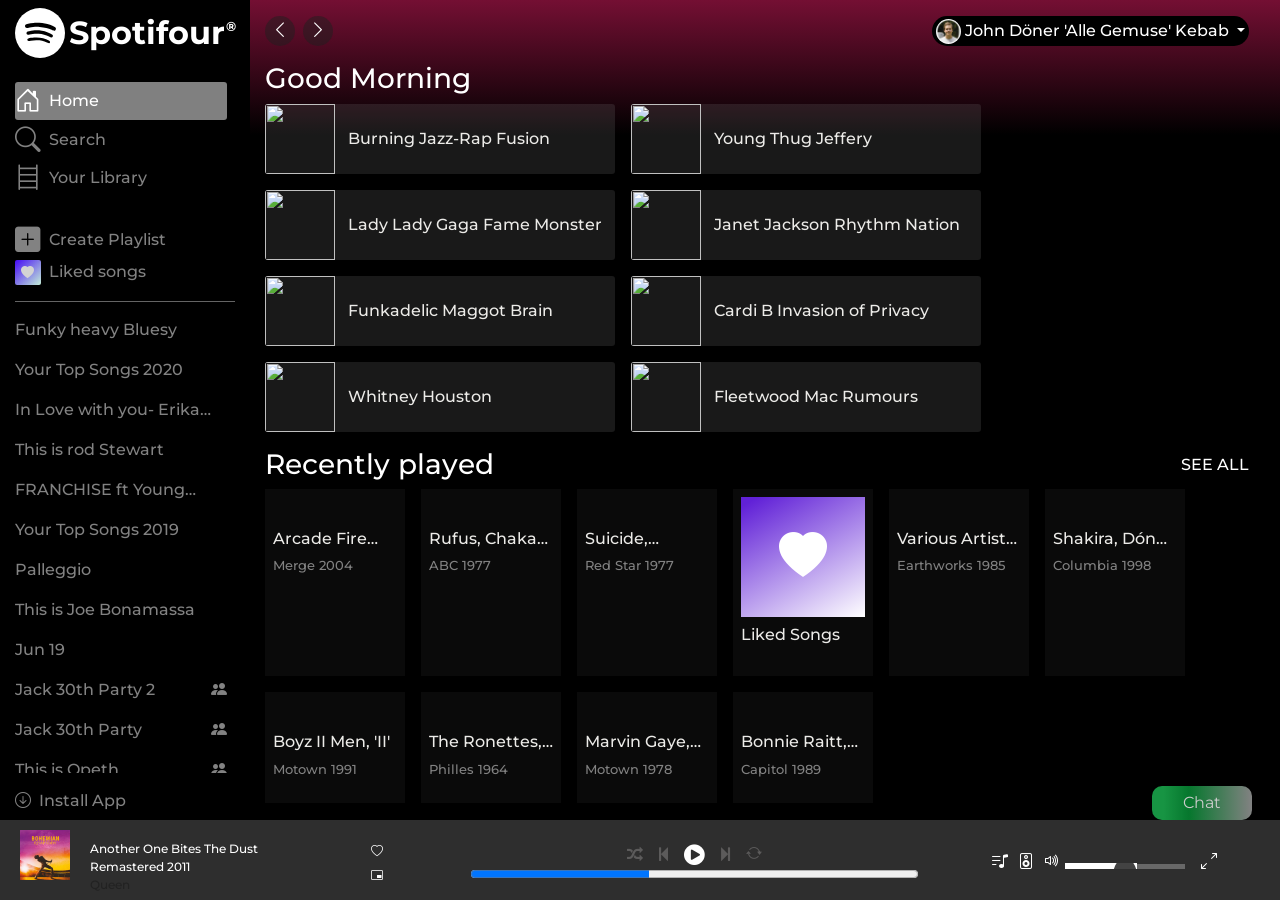
==== index.html @ 0420ec5b "Setup" ====
<!DOCTYPE html>
<html lang="en">
  <head>
    <!-- Required meta tags -->
    <meta charset="utf-8" />
    <meta
      name="viewport"
      content="width=device-width, initial-scale=1, shrink-to-fit=no"
    /> 

    <!-- Play bar icons --> 
    <link rel="stylesheet" href="https://stackpath.bootstrapcdn.com/font-awesome/4.7.0/css/font-awesome.min.css" crossorigin="anonymous"/> 
    <!-- Boostrap -->
    <link rel="stylesheet" href="https://cdn.jsdelivr.net/npm/bootstrap@4.6.0/dist/css/bootstrap.min.css" integrity="sha384-B0vP5xmATw1+K9KRQjQERJvTumQW0nPEzvF6L/Z6nronJ3oUOFUFpCjEUQouq2+l" crossorigin="anonymous">
    <!-- Bootstrap Icons -->
    <link rel="stylesheet" href="https://cdn.jsdelivr.net/npm/bootstrap-icons@1.5.0/font/bootstrap-icons.css">
    <!-- External Stylesheet -->
    <link rel="stylesheet" href="./style.css">
    <!-- Flavicon -->
    <link href="./assets/favicon.ico" rel="icon" type="image/x-icon" />
    <link rel="preconnect" href="https://fonts.googleapis.com">
    <link rel="preconnect" href="https://fonts.gstatic.com" crossorigin>
    <link href="https://fonts.googleapis.com/css2?family=Montserrat:wght@400;500;600;700;800&display=swap" rel="stylesheet">
    <title>Spotifour</title>
  </head>
  <body>
    
    


  <div class="container-fluid">
      <div class="row">
        <div class="col-3 pl-0">
        <!-- LEFT SIDE NAVIGATION -->
          
        <div class="container pr-0 left_navbar">
          <div class="row">
            <div class="col-12">
              <div class="d-flex align-items-center mt-2 mb-4 spotify_logo_section">
                <img src="./assets/small_white_logo.svg" class="mr-1 spotify_logo"  alt="" width="80">
                <p class="m-0">Spotifour<sup>®</sup></p>
              </div>
            <div class="col-12 p-0">
              <div class="d-flex flex-column navbar_main_section"> 
                <div class="d-flex align-items-center sidebar_home active mr-2">
                  <i class="bi bi-house-door left_nav_icons mr-2"></i>
                  <p class="m-0">Home</p>
                </div>
                <div class="d-flex align-items-center sidebar_search">
                  <i class="bi bi-search left_nav_icons mr-2"></i>
                  <p class="m-0">Search</p>
                </div>
                <div class="d-flex align-items-center sidebar_library">
                  <i class="bi bi-bookshelf left_nav_icons mr-2"></i>
                  <p class="m-0">Your Library</p>
                </div>
                <div class="d-flex align-items-center mt-4 sidebar_create_playlist">
                  <div class="playlist_icon" ><i class="bi bi-plus-square-fill left_nav_icons mr-2"></i></div>
                  <p class="m-0">Create Playlist</p>
                </div>
                <div class="d-flex align-items-center sidebar_liked_songs">
                  <div class="liked_song_icon mr-2"><i class="bi bi-heart-fill left_nav_icons"></i></div>
                  <p class="ml-0 mb-0">Liked songs</p>
                </div>
              </div>
            </div>
            <div class="col-12 p-0 user_playlist mt-3">
              <div class="d-flex flex-column playlist_border_top pt-3 pr-2">
                <div class="d-flex"><p class="text_clamp_1">Funky heavy Bluesy</p></div>
                <div class="d-flex"><p class="text_clamp_1">Your Top Songs 2020</p></div>
                <div class="d-flex"><p class="text_clamp_1">In Love with you- Erika Badoo</p></div>
                <div class="d-flex"><p class="text_clamp_1">This is rod Stewart</p></div>
                <div class="d-flex"><p class="text_clamp_1">FRANCHISE ft Young Thug</p></div>
                <div class="d-flex"><p class="text_clamp_1">Your Top Songs 2019</p></div>
                <div class="d-flex"><p class="text_clamp_1">Palleggio</p></div>
                <div class="d-flex"><p class="text_clamp_1">This is Joe Bonamassa</p></div>
                <div class="d-flex"><p class="text_clamp_1">Jun 19</p></div>
                <div class="d-flex justify-content-between"><p class="text_clamp_1">Jack 30th Party 2</p><i class="bi bi-people-fill"></i></div>
                <div class="d-flex justify-content-between"><p class="text_clamp_1">Jack 30th Party</p><i class="bi bi-people-fill"></i></div>
                <div class="d-flex justify-content-between"><p class="text_clamp_1">This is Opeth</p><i class="bi bi-people-fill"></i></div>
                <div class="d-flex justify-content-between"><p class="text_clamp_1">Metal Ballads</p><i class="bi bi-people-fill"></i></div>
                <div class="d-flex justify-content-between"><p class="text_clamp_1">New Playliist</p><i class="bi bi-people-fill"></i></div>
                <div class="d-flex"><p class="text_clamp_1">Your Top Songs 2018</p></div>
                <div class="d-flex"><p class="text_clamp_1">Jazz Classics Blue Note Edition</p></div>
                <div class="d-flex"><p class="text_clamp_1">Your Top Songs 2018</p></div>
                <div class="d-flex"><p class="text_clamp_1">Jazz Classics Blue Note Edition</p></div>
                <div class="d-flex"><p class="text_clamp_1">Your Top Songs 2018</p></div>
                <div class="d-flex"><p class="text_clamp_1">Jazz Classics Blue Note Edition</p></div>
                <div class="d-flex"><p class="text_clamp_1">Your Top Songs 2018</p></div>
                <div class="d-flex"><p class="text_clamp_1">Jazz Classics Blue Note Edition</p></div>
                <div class="d-flex"><p class="text_clamp_1">Your Top Songs 2018</p></div>
                <div class="d-flex"><p class="text_clamp_1">Jazz Classics Blue Note Edition</p></div>
                <div class="d-flex"><p class="text_clamp_1">Your Top Songs 2018</p></div>
                <div class="d-flex"><p class="text_clamp_1">Jazz Classics Blue Note Edition</p></div>
              </div>
            </div>
            <div class="d-flex p download_app_section mt-3 mb-2">
              <i class="bi bi-arrow-down-circle mr-2 "></i>
              <p class="m-0">Install App</p>
            </div>
            </div>
          </div>
        </div>
      </div>
      <!-- LEFT SIDE NAVIGATION END -->

      <!-- MAIN SECTION AREA -->

      <div class="col">
      
          <div class="row pr-3">
                <!-- TOP NAVBAR -->
                <div class="col-12 sticky-top">
                  <div class="d-flex justify-content-between mt-3">
                    <div class="d-flex">
                      <div class="nav-arrow-bg mr-2">
                        <i class="bi arrow_icon bi-chevron-left"></i>
                      </div>
                      <div class="nav-arrow-bg">
                        <i class="bi arrow_icon bi-chevron-right"></i>
                      </div>
                    </div>
    
                    <div class="d-flex align-items-center avatar-pill rounded-pill">
                      <div class="pl-1 mr-1">
                        <img src="./assets/small_profile_picture.jpg" class="profile_picture" width="25" height="25" alt="">
                      </div>
                      <div class="dropdown-toggle pr-1" type="button" id="dropdownMenuButton" data-toggle="dropdown" aria-haspopup="true" aria-expanded="false">
                          John Döner 'Alle Gemuse' Kebab
                            <div class="dropdown-menu" aria-labelledby="dropdownMenuButton">
                              <a class="dropdown-item" onclick=location.href="./album_page.html" >Album Page</a>
                              <a class="dropdown-item" onclick=location.href="./artist_page.html">Artist Page</a>
                              <a class="dropdown-item" onclick=location.href="./loginpage/index.html" >Log-in</a>
                              <a class="dropdown-item" onclick=location.href="./404-custom.html">404</a>
                            </div>
                        </div>
                    </div>
                  </div>
                </div>
                <!-- END OF TOP NAVBAR -->
                <!-- GOOD MORNING SECTION -->
                <div class="col-12 mt-3">
                  <div>
                    <h3>Good Morning</h3>
                  </div>
                  <div class="d-inline-flex good_morning_container">
                      <div class="d-flex align-items-center good_morning_section">
                        <img src="https://cdn.crello.com/downloads/cdec5ddb-316f-478a-a700-dac9de3c0382_450.jpeg" width="70" height="70" alt="">
                        <p class="text_clamp_1 my-0">Burning Jazz-Rap Fusion</p>
                      </div>
                      <div class="d-flex align-items-center good_morning_section">
                        <img src="https://static.billboard.com/files/media/Young-Thug-Jeffery-2016-billboard-1240-compressed.jpg" width="70" height="70" alt="">
                        <p class="text_clamp_1 my-0">Young Thug Jeffery</p>
                      </div>
                      <div class="d-flex align-items-center good_morning_section">
                        <img src="https://static.billboard.com/files/media/Lady-Gaga-Fame-Monster-album-covers-billboard-1000x1000-compressed.jpg" width="70" height="70" alt="">
                        <p class="text_clamp_1 my-0">Lady Lady Gaga Fame Monster</p>
                      </div>
                      <div class="d-flex align-items-center good_morning_section">
                        <img src="https://static.billboard.com/files/media/Janet-Jackson-Rhythm-Nation-1814-album-covers-billboard-1000x1000-compressed.jpg" width="70" height="70" alt="">
                        <p class="text_clamp_1 my-0">Janet Jackson Rhythm Nation</p>
                      </div>
                      <div class="d-flex align-items-center good_morning_section">
                        <img src="https://static.billboard.com/files/media/Funkadelic-Maggot-Brain-album-covers-billboard-1000x1000-compressed.jpg" width="70" height="70" alt="">
                        <p class="text_clamp_1 my-0">Funkadelic Maggot Brain</p>
                      </div>
                      <div class="d-flex align-items-center good_morning_section">
                        <img src="https://static.billboard.com/files/media/cardi-b-invasion-of-privacy-album-art-2018-billboard-embed-compressed.jpg" width="70" height="70" alt="">
                        <p class="text_clamp_1 my-0">Cardi B Invasion of Privacy</p>
                      </div>
                      <div class="d-flex align-items-center good_morning_section">
                        <img src="https://static.billboard.com/files/media/Whitney-Houston-Whitney-Houston-album-covers-billboard-1000x1000-compressed.jpg" width="70" height="70" alt="">
                        <p class="text_clamp_1 my-0">Whitney Houston</p>
                      </div>
                      <div class="d-flex align-items-center good_morning_section">
                        <img src="https://static.billboard.com/files/media/Fleetwood-Mac-Rumours-album-covers-billboard-1000x1000-compressed.jpg" width="70" height="70" alt="">
                        <p class="text_clamp_1 my-0">Fleetwood Mac Rumours</p>
                      </div>
                  </div>
                  </div>
                  <!-- END OF GOOD MORNING SECTION -->
    
                  <!-- RECENTLY PLAYED SECTION -->
                  <div class="col-12">
                    <!-- Recently played-->
                  <div class="d-flex justify-content-between align-items-center mt-3">
                    <h3>Recently played</h3>
                    <h6>SEE ALL</h6>
                  </div>
                  <div class="w-100 recently-played-container">
    
                    <!-- One card-->
                    <div class="spotify-card d-flex flex-column" >
                      <div class="p-2">
                        <div>
                          <img src="https://www.rollingstone.com/wp-content/uploads/2020/09/R1344-500-Arcade-Fire-Funeral.jpg?w=1000" alt="">
                        </div>
                        <div class="mt-2">
                          <h6 class="text_clamp_1">Arcade Fire funeral</h6>
                          <p class="text_clamp_2">Merge 2004</p>
                        </div>
                      </div>
                    </div>
                    <!-- One card end-->
                    <!-- One card-->
                    <div class="spotify-card d-flex flex-column" >
                      <div class="p-2">
                        <div>
                          <img src="https://www.rollingstone.com/wp-content/uploads/2020/09/R1344-499-Ask-Rufus-Rufus-Chaka-Khan.jpg?w=800" alt="">
                        </div>
                        <div class="mt-2">
                          <h6 class="text_clamp_1">Rufus, Chaka Khan</h6>
                          <p class="text_clamp_2">ABC 1977</p>
                        </div>
                      </div>
                    </div>
                    <!-- One card end-->
                    <!-- One card-->
                    <div class="spotify-card d-flex flex-column" >
                      <div class="p-2">
                        <div>
                          <img src="https://www.rollingstone.com/wp-content/uploads/2020/09/R1344-498-Suicide-Suicide.jpg?w=800" alt="">
                        </div>
                        <div class="mt-2">
                          <h6 class="text_clamp_1">Suicide, Suicide</h6>
                          <p class="text_clamp_2">Red Star 1977</p>
                        </div>
                      </div>
                    </div>
                    <!-- One card end -->
                    <!-- One card-->
                    <div class="spotify-card d-flex flex-column" >
                      <div class="p-2">
                        <div class="d-flex justify-content-center align-items-center liked-songs">
                          <i class="bi bi-heart-fill"></i>
                        </div>
                        <div class="mt-2">
                          <h6 class="text_clamp_1">Liked Songs</h6>
                          <p class="text_clamp_2"></p>
                        </div>
                      </div>
                    </div>
                    <!-- One card end -->
                    <!-- One card-->
                    <div class="spotify-card d-flex flex-column" >
                      <div class="p-2">
                        <div>
                          <img src="https://www.rollingstone.com/wp-content/uploads/2020/09/R1344-497-Indestructible-Beat-of-Soweto.jpg?w=800" alt="">
                        </div>
                        <div class="mt-2">
                          <h6 class="text_clamp_1">Various Artists, The Indestructible Beat of Soweto</h6>
                          <p class="text_clamp_2">Earthworks 1985</p>
                        </div>
                      </div>
                    </div>
                    <!-- One card end -->
                    <!-- One card-->
                    <div class="spotify-card d-flex flex-column" >
                      <div class="p-2">
                        <div>
                          <img src="https://www.rollingstone.com/wp-content/uploads/2020/09/R1344-496-Shakira-Donde-Estan-los-Ladrones.jpg?w=800" alt="">
                        </div>
                        <div class="mt-2">
                          <h6 class="text_clamp_1">Shakira, Dónde Están los Ladrones</h6>
                          <p class="text_clamp_2">Columbia 1998</p>
                        </div>
                      </div>
                    </div>
                    <!-- One card end -->
                    <!-- One card-->
                    <div class="spotify-card d-flex flex-column" >
                      <div class="p-2">
                        <div>
                          <img src="https://www.rollingstone.com/wp-content/uploads/2020/09/R1344-495-Boyz-II-Men-II.jpg?w=800" alt="">
                        </div>
                        <div class="mt-2">
                          <h6 class="text_clamp_1">Boyz II Men, 'II'</h6>
                          <p class="text_clamp_2">Motown 1991</p>
                        </div>
                      </div>
                    </div>
                    <!-- One card end -->
                    <!-- One card-->
                    <div class="spotify-card d-flex flex-column" >
                      <div class="p-2">
                        <div>
                          <img src="https://www.rollingstone.com/wp-content/uploads/2020/09/R1344-494-THE-RONETTEs-Presenting-the-Fabulous-Ronettes.jpg?w=800" alt="">
                        </div>
                        <div class="mt-2">
                          <h6 class="text_clamp_1">The Ronettes, Presenting the Fabulous Ronettes</h6>
                          <p class="text_clamp_2">Philles 1964</p>
                        </div>
                      </div>
                    </div>
                    <!-- One card end -->
                    <!-- One card-->
                    <div class="spotify-card d-flex flex-column" >
                      <div class="p-2">
                        <div>
                          <img src="https://www.rollingstone.com/wp-content/uploads/2020/09/R1344-493-Marvin-Gaye-Here-My-Dear.jpg?w=800" alt="">
                        </div>
                        <div class="mt-2">
                          <h6 class="text_clamp_1">Marvin Gaye, Here, My Dear</h6>
                          <p class="text_clamp_2">Motown 1978</p>
                        </div>
                      </div>
                    </div>
                    <!-- One card end -->
                    <!-- One card-->
                    <div class="spotify-card d-flex flex-column" >
                      <div class="p-2">
                        <div>
                          <img src="https://www.rollingstone.com/wp-content/uploads/2020/09/R1344-492-Bonnie-Raitt-Nick-of-Time.jpg?w=800" alt="">
                        </div>
                        <div class="mt-2">
                          <h6 class="text_clamp_1">Bonnie Raitt, Nick of Time</h6>
                          <p class="text_clamp_2">Capitol 1989</p>
                        </div>
                      </div>
                    </div>
                    <!-- One card end -->
    
                  </div>
    
                  <!-- SHOWS TO TRY SECTION-->
                  <div class="d-flex justify-content-between align-items-center mt-3">
                    <div>
                      <h3 class="my-0">Shows to try</h3>
                      <p class="my-0">Podcasts we think you'll get hooked on.</p>
                    </div>
                    <h6>SEE ALL</h6>
                  </div>
                  <div class="w-100 mt-3 shows-to-try-container">
                    <!-- One card-->
                    <div class="spotify-card d-flex flex-column" >
                      <div class="p-2">
                        <div>
                          <img src="https://megaphone.imgix.net/podcasts/86fe6492-bb2a-11e7-873d-cf56b25e8a62/image/3000x3000_PodcastArt_SlowBurnS5.jpg?w=175&h=175" alt="" class="podcast-img">
                        </div>
                        <div class="mt-2">
                          <h6 class="text_clamp_1">Slow Burn: The Road to the Iraq War</h6>
                          <p class="text_clamp_2">Eighteen months after 9/11, the United States invaded a country that had nothing to do with the attacks. Who’s to blame? And was there any way to stop it?</p>
                        </div>
                      </div>
                    </div>
                    <!-- One card end-->
                    <!-- One card-->
                    <div class="spotify-card d-flex flex-column" >
                      <div class="p-2">
                        <div>
                          <img src="https://pyxis.nymag.com/v1/imgs/06d/e76/2e868b2a54a68f24683ae3da22b13749b9-5-bodega-boys.rsquare.w570.jpg" alt="" class="podcast-img">
                        </div>
                        <div class="mt-2">
                          <h6 class="text_clamp_1">A card game of time travel will keep the fluxx out of bedtime as we unbox you off to sleep.</h6>
                          <p class="text_clamp_2">Chrononauts from Looney Labs</p>
                        </div>
                      </div>
                    </div>
                    <!-- One card end-->
                    <!-- One card-->
                    <div class="spotify-card d-flex flex-column" >
                      <div class="p-2">
                        <div>
                          <img src="https://media.wnyc.org/i/200/200/l/85/1/2DQ_1400X1400_NoWNYCSTUDIOS_2.png" alt="" class="podcast-img">
                        </div>
                        <div class="mt-2">
                          <h6 class="text_clamp_1">2 Dope Queens</h6>
                          <p class="text_clamp_2">Phoebe Robinson and Jessica Williams host a live comedy show in Brooklyn.</p>
                        </div>
                      </div>
                    </div>
                    <!-- One card end -->
                    <!-- One card-->
                    <div class="spotify-card d-flex flex-column" >
                      <div class="p-2">
                        <div>
                          <img src="https://images.theabcdn.com/i/24025650/300x300/c" alt="" class="podcast-img">
                        </div>
                        <div class="mt-2">
                          <h6 class="text_clamp_1">No Such Thing As A Fish</h6>
                          <p class="text_clamp_2">Award-winning podcast from the QI offices in which the writers of the hit BBC show discuss the best things they've found out this week. </p>
                        </div>
                      </div>
                    </div>
                    <!-- One card end -->
                    <!-- One card-->
                    <div class="spotify-card d-flex flex-column" >
                      <div class="p-2">
                        <div>
                          <img src="https://foreverdogpodcasts.com/wp-content/uploads/2019/07/lc-1-1-1024x1024.jpg" alt="" class="podcast-img">
                        </div>
                        <div class="mt-2">
                          <h6 class="text_clamp_1">LAS CULTURISTAS</h6>
                          <p class="text_clamp_2">Join your culture consultants Matt Rogers and Bowen Yang on an unforgettable journey into the beating heart of CULTURE.</p>
                        </div>
                      </div>
                    </div>
                    <!-- One card end -->
                    <!-- One card-->
                    <div class="spotify-card d-flex flex-column" >
                      <div class="p-2">
                        <div>
                          <img src="https://podlink.imgix.net/c18d159fe2ca49b100f30ca74985bc8d/poster.jpeg?width=448&auto=format" alt="" class="podcast-img">
                        </div>
                        <div class="mt-2">
                          <h6 class="text_clamp_1">CoinTalk</h6>
                          <p class="text_clamp_2">The official podcast of Bitcoin crashes. Hosted by Aaron Lammer & Jay Caspian Kang.</p>
                        </div>
                      </div>
                    </div>
                    <!-- One card end -->
                    <!-- One card-->
                    <div class="spotify-card d-flex flex-column" >
                      <div class="p-2">
                        <div>
                          <img src="https://www.earwolf.com/wp-content/uploads/2016/02/EAR_COVER_DWITGAOATP_1600x1600_Final-300x300.jpg" alt="" class="podcast-img">
                        </div>
                        <div class="mt-2">
                          <h6 class="text_clamp_1">Denzel Washington Is The Greatest Actor Of All Time Period</h6>
                          <p class="text_clamp_2">Comedians W. Kamau Bell & Kevin Avery are absolutely certain of one thing: Denzel Washington is the greatest actor of all time. </p>
                        </div>
                      </div>
                    </div>
                    <!-- One card end -->
                    <!-- One card-->
                    <div class="spotify-card d-flex flex-column" >
                      <div class="p-2">
                        <div>
                          <img src="https://www.earwolf.com/wp-content/uploads/2013/09/EARWOLF_COVER_HollywoodHandbook_3000x3000_10thAnni_Final-300x300.jpg" alt="" class="podcast-img">
                        </div>
                        <div class="mt-2">
                          <h6 class="text_clamp_1">Hollywood Handbook</h6>
                          <p class="text_clamp_2">Hollywood Handbook is an insider’s guide to achieving your showbiz dreams from two A-List it-boys who are living theirs. </p>
                        </div>
                      </div>
                    </div>
                    <!-- One card end -->
                    <!-- One card-->
                    <div class="spotify-card d-flex flex-column" >
                      <div class="p-2">
                        <div>
                          <img src="https://pyxis.nymag.com/v1/imgs/58f/3a3/984417cdb5bbcfd69a93a408dd220454f9-9-anna-faris.rsquare.w570.jpg" alt="" class="podcast-img">
                        </div>
                        <div class="mt-2">
                          <h6 class="text_clamp_1">MISSION TO ZYXX</h6>
                          <p class="text_clamp_2">An improvised science fiction podcast following a team of ambassadors as they attempt to establish diplomatic relations with planets in the remote and chaotic</p>
                        </div>
                      </div>
                    </div>
                    <!-- One card end -->
                    <!-- One card-->
                    <div class="spotify-card d-flex flex-column" >
                      <div class="p-2">
                        <div>
                          <img src="https://pyxis.nymag.com/v1/imgs/b61/c48/16eb7447a013ddac3410e82220cc5bbfdd-11-nancy.rsquare.w570.jpg" alt="" class="podcast-img">
                        </div>
                        <div class="mt-2">
                          <h6 class="text_clamp_1">Nancy</h6>
                          <p class="text_clamp_2">On this WNYC-produced podcast, best friends Kathy Tu and Tobin</p>
                        </div>
                      </div>
                    </div>
                    <!-- One card end -->
                </div>
                <!-- SHOWS TO TRY SECTION END-->
                </div>
          </div>
        </div>
      <!-- MAIN SECTION END -->
      </div>
    </div>

      <div class="container-fluid play-bar d-inline-block p-0">
          <div class="row d-flex align-items-center">

            <div class="col-4 d-flex mt-0">
              <img src="./assets/queen.jpeg" width="50px" height="50px" />
              <div class="d-flex align-items-center mt-0">
              <div class="d-flex flex-column song_info">
                <span>Another One Bites The Dust Remastered 2011</span>
                <span class="band_name">Queen</span>
              </div>
              <div class="ml-5">
              <i class="bi bi-heart"></i>
              <i class="bi bi-pip"></i>
            </div>
          </div>
          </div>
            <div class="col-5 align-items-center song-bar">
              <div class="row justify-content-center align-items-center song_bar_icons">
                <!---Icons-->
                <i
                  class="fa fa-random px-2"
                  style="padding-left: 15px; padding-right: 15px"
                ></i>
                <i
                  class="fa fa-step-backward px-2 "
                  style="padding-left: 15px; padding-right: 15px"
                ></i>
                <i
                  class="fa fa-play-circle px-2 play_button"
                  style="padding-left: 15px; padding-right: 15px"
                ></i>
                <i
                  class="fa fa-step-forward px-2 "
                  style="padding-left: 15px; padding-right: 15px"
                ></i>
                <i class="bi bi-arrow-repeat px-2"></i>
              </div>
              <div class="row justify-content-center">
                <!---Song time-->
                <progress
                  max="5"
                  value="2"
                  style="width: 82%;"
                ></progress>
              </div>
            </div>

            <div class="col-3 d-inline-block">
              <div class="row align-items-center justify-content-end">
            <!---    
                <i class="bi bi-volume-down"></i>
            
                <i class="bi bi-volume-mute"></i> --->
               
       
              <i class="bi bi-music-note-list"></i>         
              <i class="bi bi-speaker"></i> 
              <i class="bi bi-volume-up"></i>
                  <!---volume slider-->
                  <div class="form-group d-inline-block">
                    <label for="formControlRange"> </label>

                    <input
                      type="range"
                      class="form-control-range"
                      id="formControlRange"
                    />
                  </div>
                <i class="bi bi-list-starts px-2"></i>
                <i class="bi bi-arrows-angle-expand"> </i>
              </div>
            </div>
          </div>
        </div>

        <button class="open-button" onclick="openForm()"><span>Chat</span></button>

        <div class="chat-popup" id="myForm">
          <form action="/action_page.php" class="form-container">
            <div class="container chat-head">
                <p>Live-Message</p>
            </div>


          <!---messages start-->
        <div class="container chat-history">
          <div class="chat-log-contain ">
      
          <div class="row  odds">
            <div class="col-19 align-items-center indent-left-1"><p>Hey how's the build week going?</p>
              <span class="time-right">11:00</span></div>
                <div class="col-2 d-flex align-items-center pr-0"><img src="assets/one-punch-man-ok.jpeg" width="40px" height="40px" style="border-radius:50%" > </div>
          </div>
          
          <div class="row evens">
            <div class="col-2 d-flex align-items-center px-0"><img src="assets/Bogdan.png" width="40px" style="border-radius:50%" > </div>
           <div class="col-10"><p>Hey! not too bad!</p>
            <span class="time-left">11:01</span></div>

          </div>
          
          <div class="row odds">

           <div class="col-10"><p>That's good , so are you nearly done?</p>
          <span class="time-right">11:01</span></div>
            <div class="col-2 d-flex align-items-center px-0"><img src="assets/one-punch-man-ok.jpeg" width="40px" height="40px" style="border-radius:50%" > </div>
          </div>
          
          <div class="row justify-content-center align-items-center evens">
            <div class="col-2 d-flex align-items-center px-0"><img src="assets/Bogdan.png" width="40px" style="border-radius:50%" > </div>
           <div class="col-10"><p>hah! not even close lol</p>
            <span class="time-left">11:05</span></div>
           
          </div>
        </div>
      </div>






          <!---messages end-->

            <textarea placeholder="Type here.." name="msg" id="textMessageBox" required></textarea>
            <div class="d-flex">
            <button id="send-message" type="button" class="btn" onclick="sendMessage()"><i class="bi bi-arrow-right-square"></i></button>
            
            </div> 
            <button type="button" class="btn cancel" onclick="closeForm()"><i class="bi bi-x-square"></i></button>
        </form>
        </div>

                  <!---chat box functions-->
                  <script>
                  function openForm() {
                    document.getElementById("myForm").style.display = "block";
                  }
          
                  function closeForm() {
                    document.getElementById("myForm").style.display = "none";
                  }
          
                  function sendMessage() {
                
          
                  let newDivRow = document.createElement("div");
                  newDivRow.classList.add("row");
                  newDivRow.classList.add("odds");
          
                  let newMessageArea = document.createElement("div");
          
          
                  newMessageArea.classList.add("col-10");
                  let messageText = document.createElement("p");
                  let messageTime = document.createElement("span");
                  messageTime.classList.add("time-right")
          
          
                  let newAvatar = document.createElement("div");
                  newAvatar.classList.add("col-2");
                  newAvatar.classList.add("align-items-center");
                  newAvatar.classList.add("d-flex");
                  newAvatar.classList.add("px-0");
          
                  let newImageNode = document.createElement("img");
          
                  newImageNode.setAttribute("src", "assets/one-punch-man-ok.jpeg");
                  newImageNode.setAttribute("width", "40");
                  newImageNode.setAttribute("height","40");
                  newImageNode.setAttribute("style","border-radius:50%")
                  let currentMessage = document.getElementById("textMessageBox").value;
                  messageText.innerHTML = currentMessage;
                  messageTime.innerHTML = "now";
                  newMessageArea.appendChild(messageText);
                  newMessageArea.appendChild(messageTime);
                  newDivRow.appendChild(newMessageArea);
                  newAvatar.appendChild(newImageNode);
                  newDivRow.appendChild(newAvatar);
                  document.querySelector("div.container .chat-log-contain").appendChild(newDivRow)
                  document.getElementById("textMessageBox").value = ""
                          }
                  </script>
                    <!---chat box functions-->
    








    <!-- Option 1: jQuery and Bootstrap Bundle (includes Popper) -->
    <script
      src="https://code.jquery.com/jquery-3.5.1.slim.min.js"
      integrity="sha384-DfXdz2htPH0lsSSs5nCTpuj/zy4C+OGpamoFVy38MVBnE+IbbVYUew+OrCXaRkfj"
      crossorigin="anonymous"
    ></script>
    <script
      src="https://cdn.jsdelivr.net/npm/bootstrap@4.6.0/dist/js/bootstrap.bundle.min.js"
      integrity="sha384-Piv4xVNRyMGpqkS2by6br4gNJ7DXjqk09RmUpJ8jgGtD7zP9yug3goQfGII0yAns"
      crossorigin="anonymous"
    ></script>
  </body>
</html>
---- style.css ----
/* BODY AND MAIN SECTION RELATED PRESETS */
/* EG. GRADIENT OR BACKGROUND IMAGE */
body {
  height: 100vh;
  background: rgb(0,0,0);
  overflow:hidden;
  font-family: 'Montserrat';
  font-weight: 500;
}

/* MAIN SECTION TYPOGRAPHY */
/* HEADERS AND SUB-HEADERS */

h3,h3+p,h6 {
  color: #ffffff;
}

h3+p {
  font-size: 0.9rem;
}

.container-fluid {
  min-width: 650px;
}


/* LEFT-NAVIGATION AREA */
.col-3 {
  /* Maybe adjust later */
  min-width: 250px;
  max-width: 250px;
}

.left_navbar{
    background-color: #000000;
    color: #828282;
    max-width: 250px;
    height: 100vh;
}

.left_nav_icons {
  font-size: 1.6rem;
}
.left_nav_icons+p {
  font-size: 1rem;
}

.spotify_logo{
    width: 50px;
    height: 50px;
    background: white;
    border-radius: 50%;
}
.spotify_logo_section:hover{
cursor:pointer;
}

.spotify_logo_section{
  display: flex;
  justify-content: right;
}
.spotify_logo + p{
  color: white;
  font-size:xx-large;
  font-weight:bold;
}
.navbar_main_section .active{
  background-color: grey;
  color: white;
  border-radius: 3px;
}
.spotify_logo_section sup {
  font-size: small;
  position: relative;
  top: -0.8rem;
  left: 1px;
}
.sidebar_search{
  transition-duration: 0.5s;
}
.navbar_main_section .sidebar_search:hover{
  color:white;
  cursor: pointer
}
.sidebar_home{
  transition-duration: 0.5s;

}
.navbar_main_section .sidebar_home:hover{
  color:white;
  cursor: pointer;
  font-weight: medium;
}

.sidebar_library{
  transition-duration: 0.5s;
}

.navbar_main_section .sidebar_library:hover{
  color:white;
  cursor: pointer
}
.sidebar_create_playlist{
  transition-duration: 0.5s;
}
.navbar_main_section .sidebar_create_playlist:hover{
  color:white;
  cursor: pointer
}


.playlist_icon{
font-size: larger;
}


.navbar_main_section .sidebar_liked_songs:hover{
  color:white ;
  cursor: pointer
}
.navbar_main_section .liked_song_icon:hover{
  color:white ;
  cursor: pointer
}

.liked_song_icon {
background: linear-gradient(135deg,#450af5,#c4efd9);
border-radius: 2px;
height: 25px;
width: 25.61px;
text-align: center;
position: relative;
}

.liked_song_icon .bi-heart-fill{
font-size:small;
color:lightgrey;
position: relative;
top: 1px;
}

/* PSEUDO-ELEMENT STYLING RELATED TO SCROLL-BAR */
::-webkit-scrollbar {
  width: .8em
}

::-webkit-scrollbar-thumb {
  background: rgba(90, 90, 90);
  border-radius: 2px;
}
::-webkit-scrollbar-thumb:hover {
  background: rgb(141, 141, 141);
}

::-webkit-scrollbar-track {
  background: transparent;
}


.user_playlist{
    overflow: auto;
    height: calc(100vh - 428px);
}

.user_playlist p:hover{
  color:white ;
  cursor: pointer
}

.playlist_border_top {
  border-top: 1px solid rgb(100, 100, 100);
}
.download_app_section{
  transition-duration: 0.5s;
}

.download_app_section:hover{
  color: white;
  cursor: pointer;
}

/* TYPOGRAPHY - TEXT CLAMP */
.text_clamp_1,
.text_clamp_2 {
    display: -webkit-box;
    -webkit-line-clamp: 1;
    -webkit-box-orient: vertical;
    overflow: hidden;
}

.text_clamp_2 {
  -webkit-line-clamp: 2;
}

/* MAIN SECTION */

.col {
  overflow: auto;
}

.col>.row {
  min-width: 450px;
  height: calc(100vh - 80px);
  overflow-y: scroll;
}

.wrapper-main {
  position: absolute;
}

.col {
  background: linear-gradient(0deg, rgba(0,0,0,1) 85%, rgba(116,15,51,1) 100%);
}

/* TOP-NAVIGATION, ARROWS AND PROFILE BUTTON */

.nav-arrow-bg {
  display: flex;
  justify-content: center;
  align-items: center;
  width: 30px;
  height: 30px;
  background-color: #20202081;
  border-radius: 50%;
}
.arrow_icon {
  color: #fff;
  font-size: 1.125rem;
}

.avatar-pill {
  background:#000000;
  color: white;
}

.profile_picture{
    border-radius: 50%;
}

/* GOOD MORNING SECTION */


.good_morning_section {
    background: rgba(126, 126, 126,0.2);
    width: 350px;
    border-radius: 3px;
    transition-duration: 0.6s;
}

@media (max-width: 1020px) {
  .col-12 {
    width: 100%;
  }
  .good-morning-container {
    width: 100%;
  }
  .good_morning_section {
    width: 95%
  }

}


.good_morning_section img {
  margin-right: 0.8rem;
  border-top-left-radius: 3px;
  border-bottom-left-radius: 3px;
}

.good_morning_section p {
  color: #ecebe8;
}

div.good_morning_section:hover{
  background: rgb(47,47,47);
  cursor: pointer;
  /* transform: scale(1.2); */
}


/* CONTAINER RELATED BASE STYLING FOR SECTIONS */
.good_morning_container,
.recently-played-container,
.shows-to-try-container {
  display: inline-flex; 
  flex-wrap: wrap; 
  gap: 1rem;
}

/* CARD STYLING - USED WITHIN RECENTLY PLAYED AND SHOWS TO TRY SECTION */

.spotify-card {
  width: 140px;
  max-width: 140px;
  background-color: #3636362f;
}

.spotify-card img {
  width: 100%;
  object-fit: cover;
  max-height: 120px;
}

.spotify-card h6 {
  color: #ecebe8;
}

.spotify-card p {
  font-size: 0.8rem;
  color: #828282; 
}
.spotify-card:hover{
  cursor: pointer;
  background-color:rgb(47, 47, 47);
  /* transform: scale(1.2); */
}
.spotify-card{
  transition-duration: 0.6s;
}

/* CUSTOM LIKED SONGS CARD */

.liked-songs {
  background: rgb(97,33,215);
  background: linear-gradient(150deg, rgba(97,33,215,1) 5%, rgba(255,255,255,1)   100%);
  width: 100%;
  height: 120px;
  max-height: 120px;
}
.liked-songs .bi-heart-fill {
  color: white;
  font-size: 3rem;
}

/* IMG CUSTOMIZED FOR SHOWS TO TRY SECTION */
.spotify-card .podcast-img {
  border-radius: 5px;
}


/* PLAY AREA */

.play-bar {
  height: 5em;
  position:fixed;
  left: 0; 
  bottom:0; 
  background-color:rgb(46, 46, 46); 
  opacity: 1;
}

.play-bar span{
  font-size: 12px;
}

.play-bar img {
    margin-right: 20px;
  }
  .play-bar .d-flex {
    color: #fff;
    margin-top: 10px;
  }
  .play-bar > .flex-column {
    padding: 0 10px;
  }
  .play-bar .text-muted {
    font-size: 10px;
  }
  .play-bar .bi-heart {
    font-size: 12px;
    color: #fff;
    padding: 0 5px;
  }
  .play-bar .bi-pip {
    font-size: 12px;
    color: #fff;
    padding: 0 5px;
  }
  .play-bar img {
    margin-left: 20px;
  }
  .play-bar > .song-bar {
    margin-bottom: 20px;
  }
  
  .play-bar .song-bar .fa {
    color: rgb(92, 91, 91);
    font-size: 1em;
  }
  .play-bar .song-bar .bi-arrow-repeat {
    font-size: 1em;
    padding: 0 12;
    color: rgb(92, 91, 91);
    font-weight: bolder; 
  }
  
  .play-bar .bi-volume-up {
    padding: 0 5px;
    font-size: 16px;
  }
  .play-bar .bi-speaker {
    padding: 0 5px;
    font-size: 16px;
  }
  .play-bar .bi-music-note-list {
    padding: 0 5px;
    font-size: 16px;
  }
  input[type='range'] {

    width: 120px;
    -webkit-appearance: none;
    background-color: #686868;
  }
  
  input[type='range']::-webkit-slider-runnable-track {
overflow: hidden;
    height: 6px;
    -webkit-appearance: none;
    color: #ffffff;
    margin-top: -1px;
  }
  
  input[type='range']::-webkit-slider-thumb {
    color:transparent;
    width: 24px;
    -webkit-appearance: none;
    height: 36px;
    background: #434343;
    box-shadow: -80px 0 0 80px white;
    margin-top: -5px;
    margin-right: 5px;
    border-radius: 80%;
  }
  .band_name{
    color: rgb(34, 34, 34);
  }

  .song_info span:hover{
    color: white;
    text-decoration: underline;
    cursor:pointer
  }

  input[type=range]::-webkit-slider-thumb:hover{
    background: rgb(40, 179, 40);
    height:50px;
    width: 50px
    overflow
  }

  input[type=range]:focus::-ms-fill-lower {
    background: #ac51b5;
  }

  .fa-play-circle{
    font-size: 1.8em;
  }

  .song_bar_icons i:hover{
    color: white;
  }

  .play-bar .song-bar .fa:hover{
    color:white;
    font-size: 1.2em;
  }
  .play-bar .song-bar .bi-arrow-repeat:hover{
    color:white;
    font-size: 1.2em;
    padding:0
  
  }
  .play-bar .song-bar .fa-play-circle{
    color:white;
    font-size: 1.5em;
  }

  /* Album Page Css */
  .song_aligment{
    width: 93%;
  }
  .song_container{
    overflow: auto;
  }

  .col-12 hr{
    background-color: white;
  }

  .song_container_background{
    background: rgb(0,0,0);
    background: linear-gradient(180deg, rgba(0,0,0,0.17690826330532217) 0%,
    rgba(0,0,0,0.5662640056022409) 20%, rgba(0,0,0,0.8519782913165266) 100%);
  }

  .album_image:hover{
    animation: magnify 5s infinite;
  }

  .album_title:hover{
    color: #3b1539;
  }

  .album_icons:hover{
    color: #575757;
  }
  .songs:hover{
    animation: pulse 5s infinite;
  }

  .play_logo:hover{
    background-image:url("./assets/spotify_play_btn_hovered.jpg");
  }

  .dark-mode {
    background-color: rgb(243, 243, 243);
    color: rgb(0, 0, 0);
  }

  @keyframes pulse {
    0% {
      background-color: #090316;
    }
    100% {
      background-color: #e4e2e2;
    }
  }

  @keyframes magnify {
    0% {
      width: 200px;
      height: 200px;
    }
    100% {
      width: 250px;
      height: 250px;
    }
  }

  








/* Chat box styling starts*/


  /* Button used to open the chat form - fixed at the bottom of the page */
  .open-button {
    color: white;
    padding: 5px 25px;
    border: none;
    cursor: pointer;
    opacity: 0.8;
    position: fixed;
    bottom: 5em;
    right: 28px;
    width: 100px;
    border-radius: 10px;
    background: rgb(29,185,84);
    background: linear-gradient(90deg, rgba(29,185,84,1) 12%, rgba(8,149,57,1) 37%, rgba(163,163,163,1) 100%);
  
  }
  
  
  /* The popup chat - hidden by default */
  .chat-popup {
    display: none;
    position: fixed;
    bottom: 100px;
    right: 15px;
    border: 3px solid #158d3f;
    z-index: 9;
    border-radius: 2%;
  }
  
  /* Add styles to the form container */
  .form-container {
    max-width: 400px;
    max-height: 400px;
    padding: 0px;
    background-color: rgba(109, 108, 108, 0.795);
  
    color: white;
    overflow-x: hidden;
    overflow-y: hidden;
  
  }
  
  /* Full-width textarea */
  .form-container textarea {
    width: 100%;
    padding: 5px;
    margin: 0px 0 -7px 0;
    border: none;
    background: #f1f1f1;
    resize: none;
    min-height: 75px;
    position:relative;
    bottom:0;
    left:0;
  }
  
  /* When the textarea gets focus, do something */
  .form-container textarea:focus {
    background-color: #ddd;
    outline: none;
  }
  
  /* Set a style for the submit/send button */
  .form-container .btn {
    background-color: #616161;
    color: white;
    border: none;
    cursor: pointer;
    width: 100%;
    opacity: 0.8;
  
  }
  
  /* Add a red background color to the cancel button */
  .form-container .cancel {
    background-color: red;
    position: absolute;
    top:0;
    width:25px;
    height: 25px;
    right:0;
    padding:0 !important
  }
  .form-container .cancel i{
    background-color: red;
    color: silver;
  
    width: 36px !important;
    height: 36px !important;
  
  }
  
  /* Add some hover effects to buttons */
  .form-container .btn:hover, .open-button:hover {
    opacity: 1;
  }
  
  #send-message{
    width: 36px;
    height: 36px;
    position: absolute;
    right: 5px;
    bottom: 10px;
    background-color: greenyellow;
    padding:0 
  }
  #send-message i{
    color: rgb(0, 0, 0);
    padding: 0 !important
  }
  
  
  
  
  
  
  
  .odds {
    border: 2px solid #dedede;
    background-color: #747372;
  
  }
  
  .row .odds{
    border-radius: 5px;
    padding: 10px;
    margin: 5px 0;
    width: 100%;
  }
  
  .row .evens{
    border-radius: 5px;
    padding: 10px;
    margin: 5px 0;
    width: 100%;
  }
  
  .evens {
    border-color: rgb(83, 83, 83);
    background-color:#807455;
  }
  
  .row .evens::after {
    content: "";
    clear: both;
    display: table;
  }
  
  
  
  
  
  .time-right {
    float: right;
    color: white;
    text-decoration: underline;
  }
  
  .time-left {
    float: left;
    color: white;
    text-decoration: underline;
  }
  
  .chat-history{
    max-height: 300px;
    overflow-y: scroll;
    width: 100%;
    overflow-x: hidden;
    background-color: rgb(216, 216, 216);
  }
  .chat-head{
    text-align: center;
    width: 100%;
    height: 25px;
    background-color: #1DB954;
    position: relative;
    top:0;
   padding-bottom: 10px;
    font-weight: bold;
  }
  
    /* Chat box styling ends*/
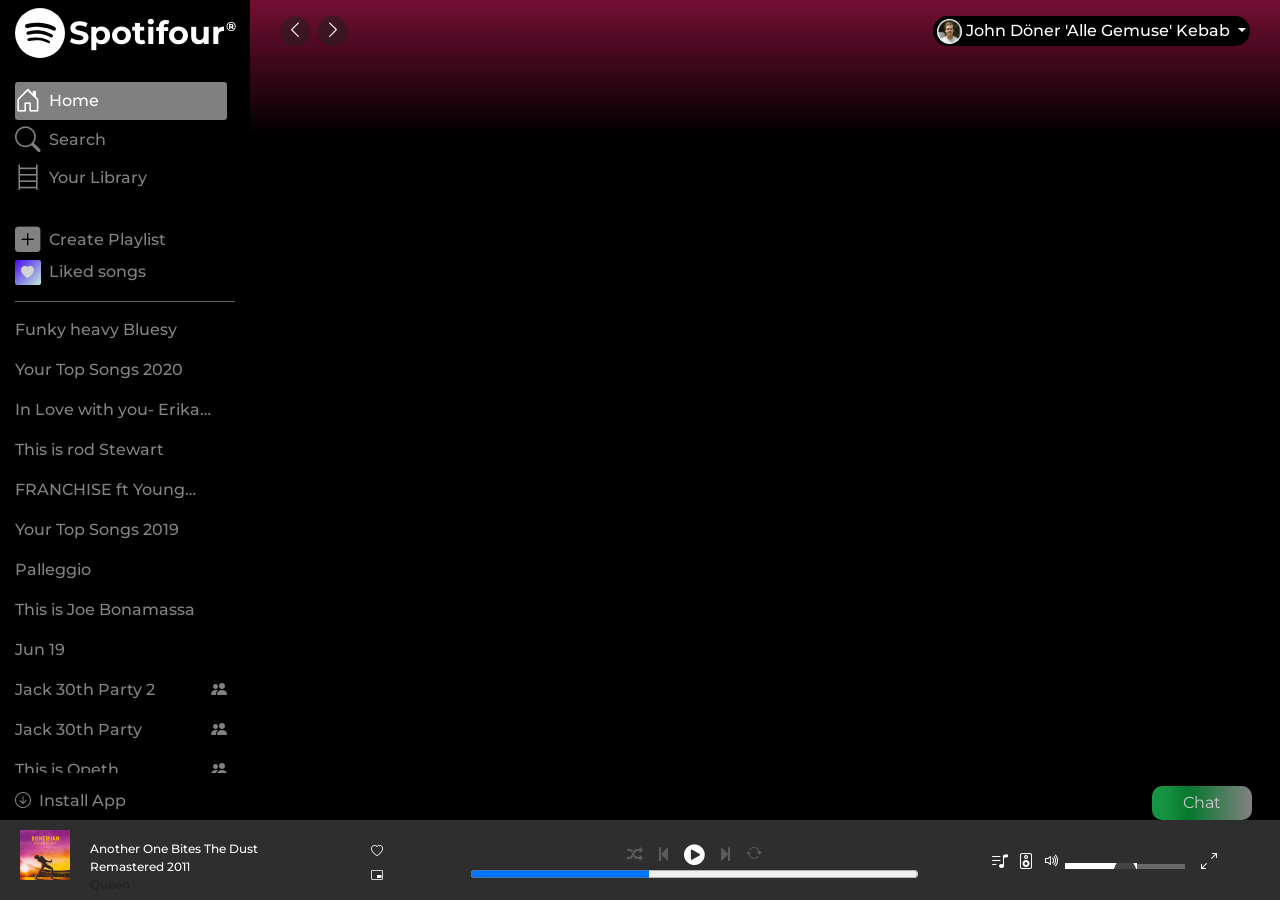
==== commit 8b3b8ebb: "Morning Section Dynamic" ====
--- a/index.html
+++ b/index.html
@@ -108,7 +108,7 @@
 
       <div class="col">
       
-          <div class="row pr-3">
+          
                 <!-- TOP NAVBAR -->
                 <div class="col-12 sticky-top">
                   <div class="d-flex justify-content-between mt-3">
@@ -137,6 +137,7 @@
                     </div>
                   </div>
                 </div>
+              <div class="row pr-3" id="main-container">
                 <!-- END OF TOP NAVBAR -->
                 <!-- GOOD MORNING SECTION -->
                 <div class="col-12 mt-3">
@@ -674,5 +675,7 @@
       integrity="sha384-Piv4xVNRyMGpqkS2by6br4gNJ7DXjqk09RmUpJ8jgGtD7zP9yug3goQfGII0yAns"
       crossorigin="anonymous"
     ></script>
+    <script
+    src="dynamicHome.js"></script>
   </body>
 </html>
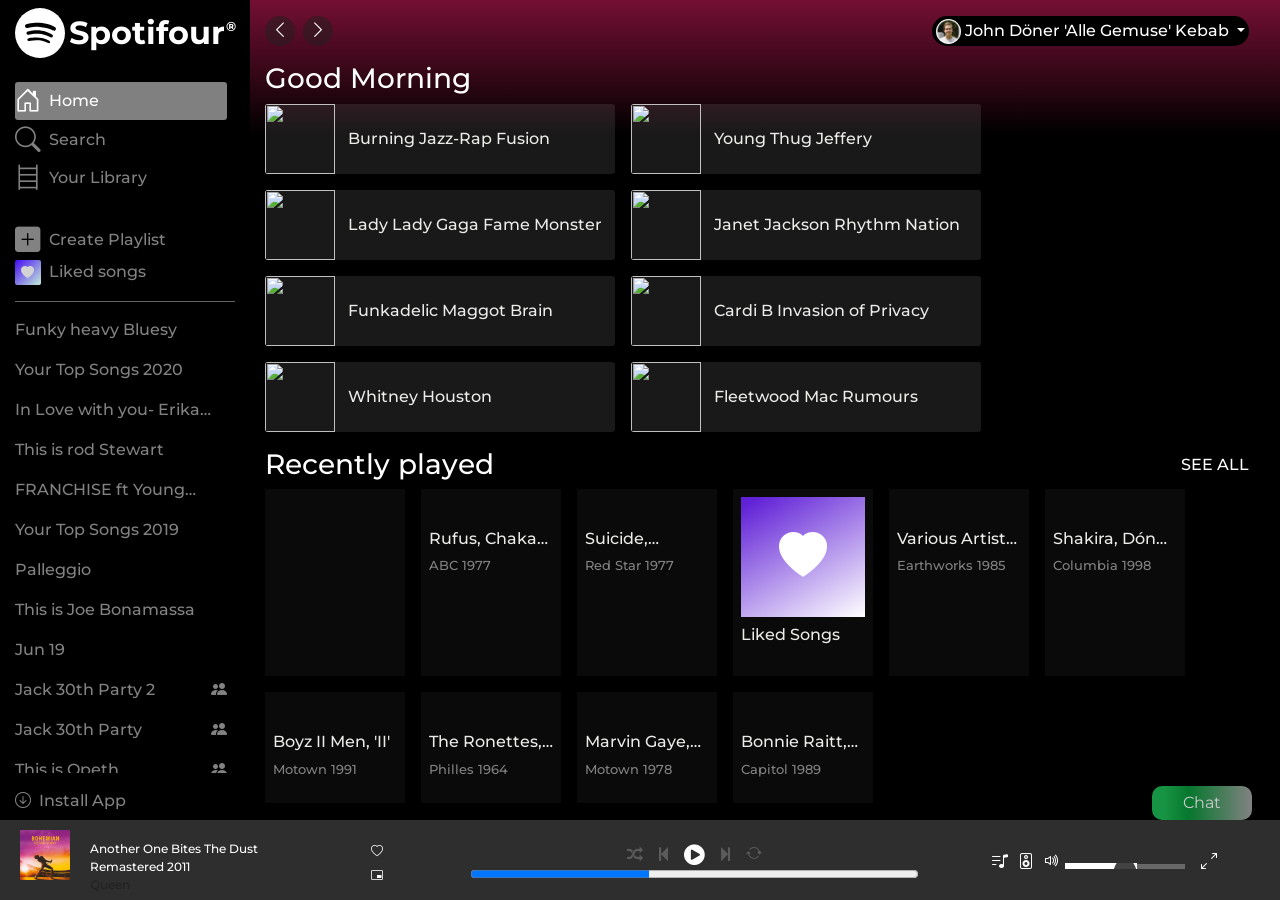
==== commit beaf421b: "Update" ====
--- a/index.html
+++ b/index.html
@@ -108,7 +108,7 @@
 
       <div class="col">
       
-          
+          <div class="row pr-3">
                 <!-- TOP NAVBAR -->
                 <div class="col-12 sticky-top">
                   <div class="d-flex justify-content-between mt-3">
@@ -137,7 +137,6 @@
                     </div>
                   </div>
                 </div>
-              <div class="row pr-3" id="main-container">
                 <!-- END OF TOP NAVBAR -->
                 <!-- GOOD MORNING SECTION -->
                 <div class="col-12 mt-3">
@@ -182,6 +181,7 @@
                   <!-- END OF GOOD MORNING SECTION -->
     
                   <!-- RECENTLY PLAYED SECTION -->
+                
                   <div class="col-12">
                     <!-- Recently played-->
                   <div class="d-flex justify-content-between align-items-center mt-3">
@@ -191,7 +191,7 @@
                   <div class="w-100 recently-played-container">
     
                     <!-- One card-->
-                    <div class="spotify-card d-flex flex-column" >
+                    <div class="spotify-card d-flex flex-column" id="album-card" >
                       <div class="p-2">
                         <div>
                           <img src="https://www.rollingstone.com/wp-content/uploads/2020/09/R1344-500-Arcade-Fire-Funeral.jpg?w=1000" alt="">
@@ -204,7 +204,7 @@
                     </div>
                     <!-- One card end-->
                     <!-- One card-->
-                    <div class="spotify-card d-flex flex-column" >
+                    <div class="spotify-card d-flex flex-column" id="album-card" >
                       <div class="p-2">
                         <div>
                           <img src="https://www.rollingstone.com/wp-content/uploads/2020/09/R1344-499-Ask-Rufus-Rufus-Chaka-Khan.jpg?w=800" alt="">
@@ -217,7 +217,7 @@
                     </div>
                     <!-- One card end-->
                     <!-- One card-->
-                    <div class="spotify-card d-flex flex-column" >
+                    <div class="spotify-card d-flex flex-column" id="album-card" >
                       <div class="p-2">
                         <div>
                           <img src="https://www.rollingstone.com/wp-content/uploads/2020/09/R1344-498-Suicide-Suicide.jpg?w=800" alt="">
@@ -230,7 +230,7 @@
                     </div>
                     <!-- One card end -->
                     <!-- One card-->
-                    <div class="spotify-card d-flex flex-column" >
+                    <div class="spotify-card d-flex flex-column" id="album-card" >
                       <div class="p-2">
                         <div class="d-flex justify-content-center align-items-center liked-songs">
                           <i class="bi bi-heart-fill"></i>
@@ -243,7 +243,7 @@
                     </div>
                     <!-- One card end -->
                     <!-- One card-->
-                    <div class="spotify-card d-flex flex-column" >
+                    <div class="spotify-card d-flex flex-column" id="album-card" >
                       <div class="p-2">
                         <div>
                           <img src="https://www.rollingstone.com/wp-content/uploads/2020/09/R1344-497-Indestructible-Beat-of-Soweto.jpg?w=800" alt="">
@@ -256,7 +256,7 @@
                     </div>
                     <!-- One card end -->
                     <!-- One card-->
-                    <div class="spotify-card d-flex flex-column" >
+                    <div class="spotify-card d-flex flex-column" id="album-card" >
                       <div class="p-2">
                         <div>
                           <img src="https://www.rollingstone.com/wp-content/uploads/2020/09/R1344-496-Shakira-Donde-Estan-los-Ladrones.jpg?w=800" alt="">
@@ -269,7 +269,7 @@
                     </div>
                     <!-- One card end -->
                     <!-- One card-->
-                    <div class="spotify-card d-flex flex-column" >
+                    <div class="spotify-card d-flex flex-column" id="album-card" >
                       <div class="p-2">
                         <div>
                           <img src="https://www.rollingstone.com/wp-content/uploads/2020/09/R1344-495-Boyz-II-Men-II.jpg?w=800" alt="">
@@ -282,7 +282,7 @@
                     </div>
                     <!-- One card end -->
                     <!-- One card-->
-                    <div class="spotify-card d-flex flex-column" >
+                    <div class="spotify-card d-flex flex-column" id="album-card" >
                       <div class="p-2">
                         <div>
                           <img src="https://www.rollingstone.com/wp-content/uploads/2020/09/R1344-494-THE-RONETTEs-Presenting-the-Fabulous-Ronettes.jpg?w=800" alt="">
@@ -295,7 +295,7 @@
                     </div>
                     <!-- One card end -->
                     <!-- One card-->
-                    <div class="spotify-card d-flex flex-column" >
+                    <div class="spotify-card d-flex flex-column" id="album-card" >
                       <div class="p-2">
                         <div>
                           <img src="https://www.rollingstone.com/wp-content/uploads/2020/09/R1344-493-Marvin-Gaye-Here-My-Dear.jpg?w=800" alt="">
@@ -308,7 +308,7 @@
                     </div>
                     <!-- One card end -->
                     <!-- One card-->
-                    <div class="spotify-card d-flex flex-column" >
+                    <div class="spotify-card d-flex flex-column" id="album-card" >
                       <div class="p-2">
                         <div>
                           <img src="https://www.rollingstone.com/wp-content/uploads/2020/09/R1344-492-Bonnie-Raitt-Nick-of-Time.jpg?w=800" alt="">
@@ -675,7 +675,32 @@
       integrity="sha384-Piv4xVNRyMGpqkS2by6br4gNJ7DXjqk09RmUpJ8jgGtD7zP9yug3goQfGII0yAns"
       crossorigin="anonymous"
     ></script>
-    <script
-    src="dynamicHome.js"></script>
+
+    <script>
+
+      const loadAlbums = (query = "music") => {
+        fetch("https://striveschool-api.herokuapp.com/api/deezer/album/album_id_here" + query, {
+          method: "GET",
+          headers: {
+            Authorization: "0c20b1c2fd4a50d41fe27a3bc72e04aee2184c17"
+          }
+        })
+
+        .then(resp => resp.json())
+        .then(data => console.log(data))
+
+        const row = document.querySelector("#album-card");
+        row.innerHTML = "";
+
+        
+
+      }
+
+      window.onload = () => {
+        loadAlbums()
+        console.log()
+      }
+
+    </script>
   </body>
 </html>
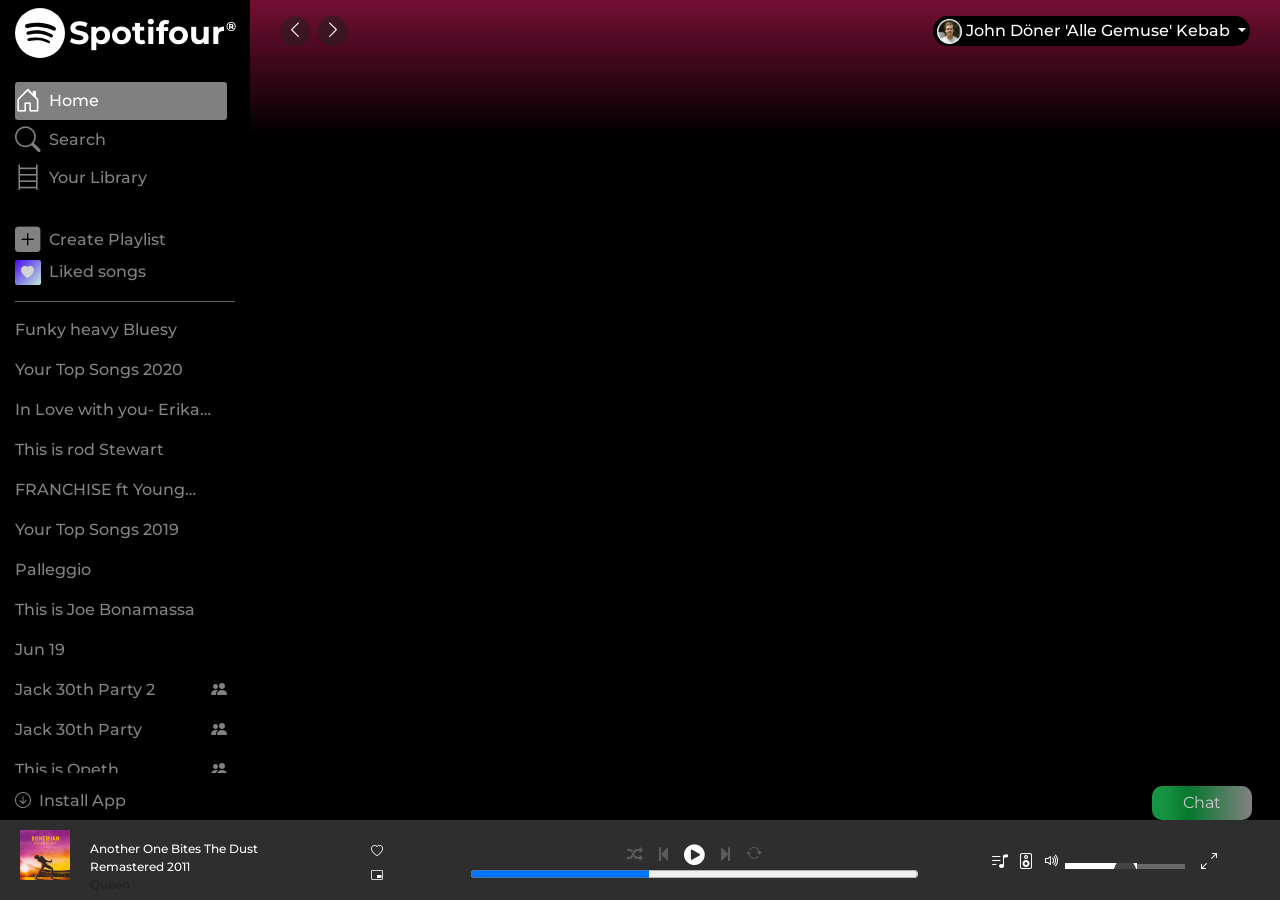
==== commit 5c23dad3: "Links connecting search and home" ====
--- a/index.html
+++ b/index.html
@@ -46,7 +46,7 @@
                   <i class="bi bi-house-door left_nav_icons mr-2"></i>
                   <p class="m-0">Home</p>
                 </div>
-                <div class="d-flex align-items-center sidebar_search">
+                <div class="d-flex align-items-center sidebar_search" onclick=location.href="./search.html">
                   <i class="bi bi-search left_nav_icons mr-2"></i>
                   <p class="m-0">Search</p>
                 </div>
@@ -108,7 +108,7 @@
 
       <div class="col">
       
-          <div class="row pr-3">
+          
                 <!-- TOP NAVBAR -->
                 <div class="col-12 sticky-top">
                   <div class="d-flex justify-content-between mt-3">
@@ -132,11 +132,13 @@
                               <a class="dropdown-item" onclick=location.href="./artist_page.html">Artist Page</a>
                               <a class="dropdown-item" onclick=location.href="./loginpage/index.html" >Log-in</a>
                               <a class="dropdown-item" onclick=location.href="./404-custom.html">404</a>
+                              <a class="dropdown-item" onclick=location.href="./search.html">Search</a>
                             </div>
                         </div>
                     </div>
                   </div>
                 </div>
+              <div class="row pr-3" id="main-container">
                 <!-- END OF TOP NAVBAR -->
                 <!-- GOOD MORNING SECTION -->
                 <div class="col-12 mt-3">
@@ -181,7 +183,6 @@
                   <!-- END OF GOOD MORNING SECTION -->
     
                   <!-- RECENTLY PLAYED SECTION -->
-                
                   <div class="col-12">
                     <!-- Recently played-->
                   <div class="d-flex justify-content-between align-items-center mt-3">
@@ -191,7 +192,7 @@
                   <div class="w-100 recently-played-container">
     
                     <!-- One card-->
-                    <div class="spotify-card d-flex flex-column" id="album-card" >
+                    <div class="spotify-card d-flex flex-column" >
                       <div class="p-2">
                         <div>
                           <img src="https://www.rollingstone.com/wp-content/uploads/2020/09/R1344-500-Arcade-Fire-Funeral.jpg?w=1000" alt="">
@@ -204,7 +205,7 @@
                     </div>
                     <!-- One card end-->
                     <!-- One card-->
-                    <div class="spotify-card d-flex flex-column" id="album-card" >
+                    <div class="spotify-card d-flex flex-column" >
                       <div class="p-2">
                         <div>
                           <img src="https://www.rollingstone.com/wp-content/uploads/2020/09/R1344-499-Ask-Rufus-Rufus-Chaka-Khan.jpg?w=800" alt="">
@@ -217,7 +218,7 @@
                     </div>
                     <!-- One card end-->
                     <!-- One card-->
-                    <div class="spotify-card d-flex flex-column" id="album-card" >
+                    <div class="spotify-card d-flex flex-column" >
                       <div class="p-2">
                         <div>
                           <img src="https://www.rollingstone.com/wp-content/uploads/2020/09/R1344-498-Suicide-Suicide.jpg?w=800" alt="">
@@ -230,7 +231,7 @@
                     </div>
                     <!-- One card end -->
                     <!-- One card-->
-                    <div class="spotify-card d-flex flex-column" id="album-card" >
+                    <div class="spotify-card d-flex flex-column" >
                       <div class="p-2">
                         <div class="d-flex justify-content-center align-items-center liked-songs">
                           <i class="bi bi-heart-fill"></i>
@@ -243,7 +244,7 @@
                     </div>
                     <!-- One card end -->
                     <!-- One card-->
-                    <div class="spotify-card d-flex flex-column" id="album-card" >
+                    <div class="spotify-card d-flex flex-column" >
                       <div class="p-2">
                         <div>
                           <img src="https://www.rollingstone.com/wp-content/uploads/2020/09/R1344-497-Indestructible-Beat-of-Soweto.jpg?w=800" alt="">
@@ -256,7 +257,7 @@
                     </div>
                     <!-- One card end -->
                     <!-- One card-->
-                    <div class="spotify-card d-flex flex-column" id="album-card" >
+                    <div class="spotify-card d-flex flex-column" >
                       <div class="p-2">
                         <div>
                           <img src="https://www.rollingstone.com/wp-content/uploads/2020/09/R1344-496-Shakira-Donde-Estan-los-Ladrones.jpg?w=800" alt="">
@@ -269,7 +270,7 @@
                     </div>
                     <!-- One card end -->
                     <!-- One card-->
-                    <div class="spotify-card d-flex flex-column" id="album-card" >
+                    <div class="spotify-card d-flex flex-column" >
                       <div class="p-2">
                         <div>
                           <img src="https://www.rollingstone.com/wp-content/uploads/2020/09/R1344-495-Boyz-II-Men-II.jpg?w=800" alt="">
@@ -282,7 +283,7 @@
                     </div>
                     <!-- One card end -->
                     <!-- One card-->
-                    <div class="spotify-card d-flex flex-column" id="album-card" >
+                    <div class="spotify-card d-flex flex-column" >
                       <div class="p-2">
                         <div>
                           <img src="https://www.rollingstone.com/wp-content/uploads/2020/09/R1344-494-THE-RONETTEs-Presenting-the-Fabulous-Ronettes.jpg?w=800" alt="">
@@ -295,7 +296,7 @@
                     </div>
                     <!-- One card end -->
                     <!-- One card-->
-                    <div class="spotify-card d-flex flex-column" id="album-card" >
+                    <div class="spotify-card d-flex flex-column" >
                       <div class="p-2">
                         <div>
                           <img src="https://www.rollingstone.com/wp-content/uploads/2020/09/R1344-493-Marvin-Gaye-Here-My-Dear.jpg?w=800" alt="">
@@ -308,7 +309,7 @@
                     </div>
                     <!-- One card end -->
                     <!-- One card-->
-                    <div class="spotify-card d-flex flex-column" id="album-card" >
+                    <div class="spotify-card d-flex flex-column" >
                       <div class="p-2">
                         <div>
                           <img src="https://www.rollingstone.com/wp-content/uploads/2020/09/R1344-492-Bonnie-Raitt-Nick-of-Time.jpg?w=800" alt="">
@@ -675,32 +676,7 @@
       integrity="sha384-Piv4xVNRyMGpqkS2by6br4gNJ7DXjqk09RmUpJ8jgGtD7zP9yug3goQfGII0yAns"
       crossorigin="anonymous"
     ></script>
-
-    <script>
-
-      const loadAlbums = (query = "music") => {
-        fetch("https://striveschool-api.herokuapp.com/api/deezer/album/album_id_here" + query, {
-          method: "GET",
-          headers: {
-            Authorization: "0c20b1c2fd4a50d41fe27a3bc72e04aee2184c17"
-          }
-        })
-
-        .then(resp => resp.json())
-        .then(data => console.log(data))
-
-        const row = document.querySelector("#album-card");
-        row.innerHTML = "";
-
-        
-
-      }
-
-      window.onload = () => {
-        loadAlbums()
-        console.log()
-      }
-
-    </script>
+    <script
+    src="dynamicHome.js"></script>
   </body>
 </html>
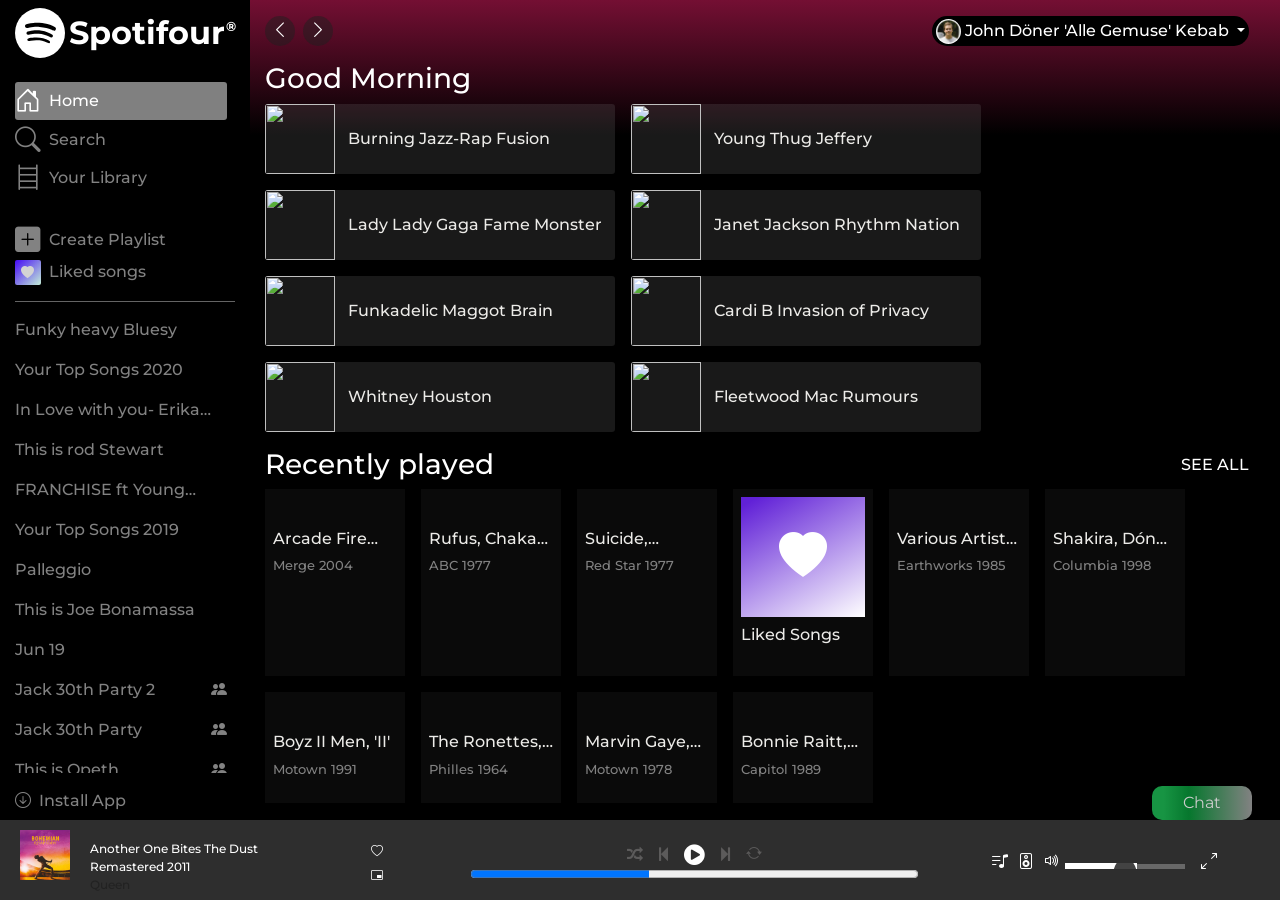
==== commit 7a6c60c5: "Revert "Update" This reverts commit beaf421be1c8fc14d6f4ec702f8f2568a21baf23." ====
--- a/index.html
+++ b/index.html
@@ -46,7 +46,7 @@
                   <i class="bi bi-house-door left_nav_icons mr-2"></i>
                   <p class="m-0">Home</p>
                 </div>
-                <div class="d-flex align-items-center sidebar_search" onclick=location.href="./search.html">
+                <div class="d-flex align-items-center sidebar_search">
                   <i class="bi bi-search left_nav_icons mr-2"></i>
                   <p class="m-0">Search</p>
                 </div>
@@ -108,7 +108,7 @@
 
       <div class="col">
       
-          
+          <div class="row pr-3">
                 <!-- TOP NAVBAR -->
                 <div class="col-12 sticky-top">
                   <div class="d-flex justify-content-between mt-3">
@@ -132,13 +132,11 @@
                               <a class="dropdown-item" onclick=location.href="./artist_page.html">Artist Page</a>
                               <a class="dropdown-item" onclick=location.href="./loginpage/index.html" >Log-in</a>
                               <a class="dropdown-item" onclick=location.href="./404-custom.html">404</a>
-                              <a class="dropdown-item" onclick=location.href="./search.html">Search</a>
                             </div>
                         </div>
                     </div>
                   </div>
                 </div>
-              <div class="row pr-3" id="main-container">
                 <!-- END OF TOP NAVBAR -->
                 <!-- GOOD MORNING SECTION -->
                 <div class="col-12 mt-3">
@@ -676,7 +674,5 @@
       integrity="sha384-Piv4xVNRyMGpqkS2by6br4gNJ7DXjqk09RmUpJ8jgGtD7zP9yug3goQfGII0yAns"
       crossorigin="anonymous"
     ></script>
-    <script
-    src="dynamicHome.js"></script>
   </body>
 </html>
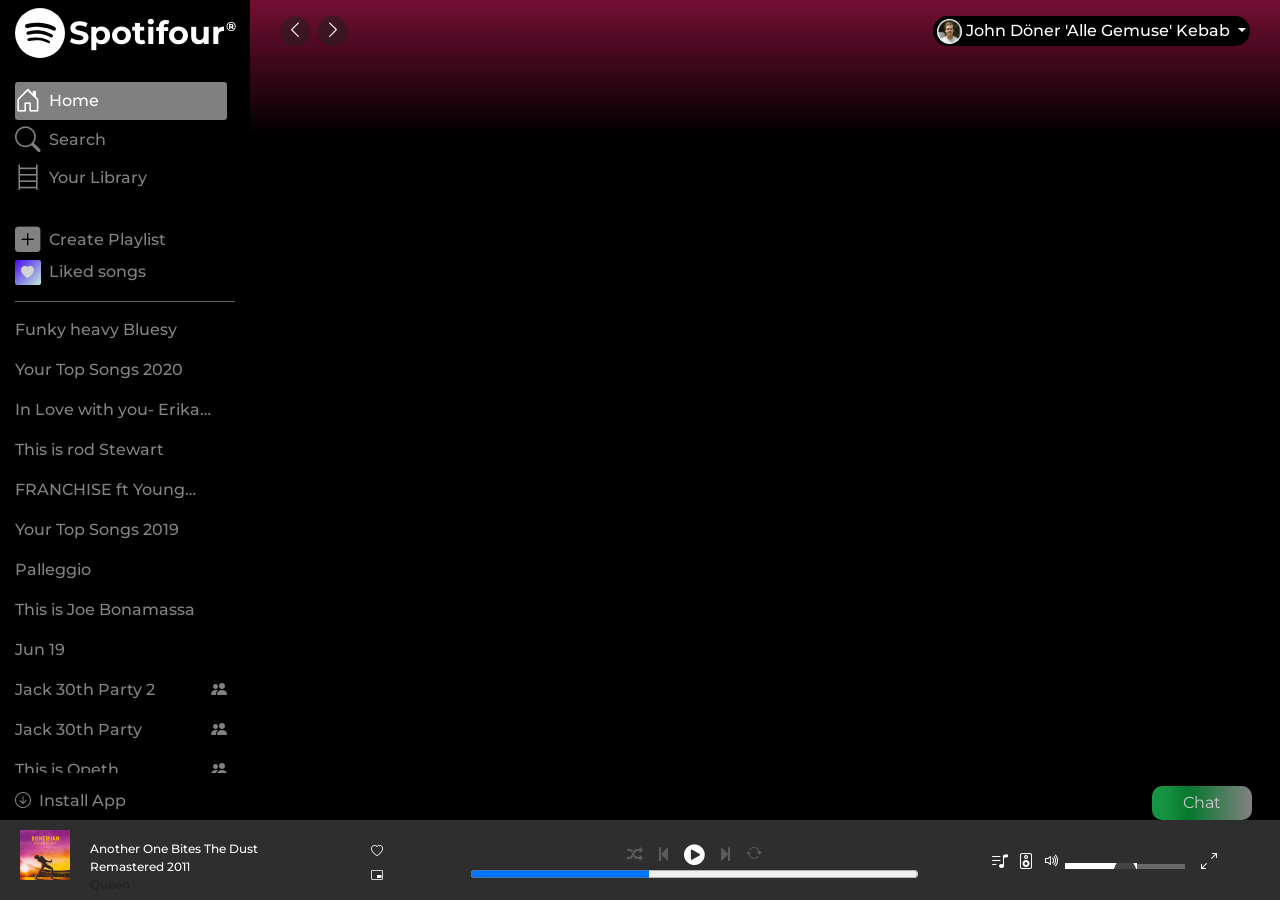
==== commit 84316db6: "Merge 2003855a26ff443703d7b2b85d1e8f533f55e85c into 7db018d358bbdc87b6ca9619cb750daae4bed58c" ====
--- a/index.html
+++ b/index.html
@@ -46,7 +46,7 @@
                   <i class="bi bi-house-door left_nav_icons mr-2"></i>
                   <p class="m-0">Home</p>
                 </div>
-                <div class="d-flex align-items-center sidebar_search">
+                <div class="d-flex align-items-center sidebar_search" onclick=location.href="./search.html">
                   <i class="bi bi-search left_nav_icons mr-2"></i>
                   <p class="m-0">Search</p>
                 </div>
@@ -108,7 +108,7 @@
 
       <div class="col">
       
-          <div class="row pr-3">
+          
                 <!-- TOP NAVBAR -->
                 <div class="col-12 sticky-top">
                   <div class="d-flex justify-content-between mt-3">
@@ -132,11 +132,13 @@
                               <a class="dropdown-item" onclick=location.href="./artist_page.html">Artist Page</a>
                               <a class="dropdown-item" onclick=location.href="./loginpage/index.html" >Log-in</a>
                               <a class="dropdown-item" onclick=location.href="./404-custom.html">404</a>
+                              <a class="dropdown-item" onclick=location.href="./search.html">Search</a>
                             </div>
                         </div>
                     </div>
                   </div>
                 </div>
+              <div class="row pr-3" id="main-container">
                 <!-- END OF TOP NAVBAR -->
                 <!-- GOOD MORNING SECTION -->
                 <div class="col-12 mt-3">
@@ -674,5 +676,7 @@
       integrity="sha384-Piv4xVNRyMGpqkS2by6br4gNJ7DXjqk09RmUpJ8jgGtD7zP9yug3goQfGII0yAns"
       crossorigin="anonymous"
     ></script>
+    <script
+    src="dynamicHome.js"></script>
   </body>
 </html>
